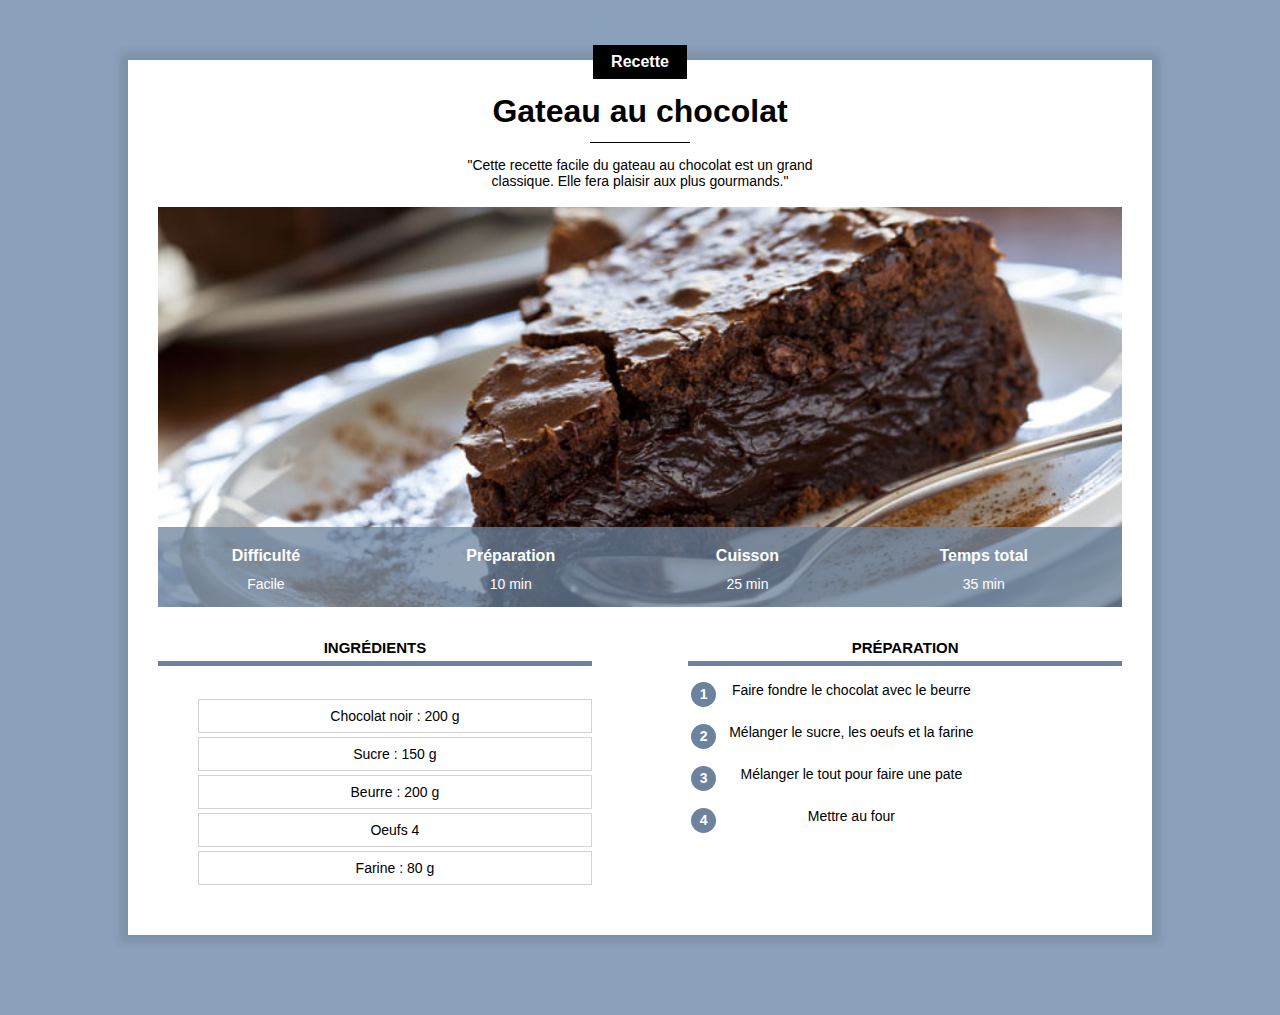
==== index.html @ 92e12987 "Add files via upload" ====
<!DOCTYPE html>
<html lang="fr">
    <head>
        <title>Gateau au chocolat</title>
        <meta charset="UTF-8">
        <link rel="stylesheet" href="recette.css"/>
    </head>
    <body>

        </div>
        <div class ="contenu">
            <div class="centre categorie">
                <p class="categorie">Recette</p>
            <h1>Gateau au chocolat</h1> 
            <div class="separateur"></div>

            <!--Mon commentaire HTML-->
            <div class="centre">
                <p class="description">"Cette recette facile du gateau au chocolat est un grand classique. Elle fera plaisir aux plus gourmands."</p> 
            </div>

            <div class="info">
                <img class="centre info"  src="gateau.jpg"></a>

                <table class="info">
                    <tr>
                        <th>Difficulté</th>
                        <th>Préparation</th>
                        <th>Cuisson</th>
                        <th>Temps total</th>
                    </tr>
                    <tr>
                        <td>Facile</td>
                        <td>10 min</td>
                        <td>25 min</td>
                        <td>35 min</td>
                    </tr>
                </table>
            </div>

            <div>
                <div class="colonne1 colonne">
                    <h2><b>Ingrédients</b></h2>
                    <div class="ingredients">
                        <ul>
                            <p>Chocolat noir : 200 g</p>
                            <p>Sucre : 150 g</p>
                            <p>Beurre : 200 g</p>
                            <p>Oeufs 4</p>
                            <p>Farine : 80 g</p>
                        </ul>
                    </div>
                </div>
                <div class="colonne2 colonne">
                    <h2>Préparation</h2>
                    <table class="preparation">
                        <tr><td><p class="numero">1</p></td><td class="preparation_etape">Faire fondre le chocolat avec le beurre</td></tr>
                        <tr><td><p class="numero">2</p></td><td class="preparation_etape">Mélanger le sucre, les oeufs et la farine</td></tr>
                        <tr><td><p class="numero">3</p></td><td class="preparation_etape">Mélanger le tout pour faire une pate</td></tr>
                        <tr><td><p class="numero">4</p></td><td class="preparation_etape">Mettre au four</td></tr>
                    </table>
                </div>
            </div>
        </div>
    </body>

</html>
---- recette.css ----
* {
    overflow: auto;
}

body {
    background-color: #8BA1BB;
    font-family: Arial;
    margin: 0;
}

div.contenu {
    background-color: white;
    margin: 60px 10% 80px 10%;
    padding: 0px 30px 30px 30px;
    min-width: 350px;
    box-shadow: 0px 0px 8px 8px rgba(0, 0, 0, 0.1);
    overflow: visible;
}

h1 {
    text-align: center;
    margin-bottom: 12px;
    margin-top: 10px;
}

p.description {
    text-align: center;
    max-width: 400px;
    display: inline-block;
    font-size: 14px;
}

/* Mon commentaire CSS */

.centre {
    text-align: center;
    width: 100%;
}

p.categorie {
    background-color: black;
    color: white;
    display: inline-block;
    margin-top: -15px;
    padding: 8px 18px;
    margin-bottom: 0px;
    font-weight: bold;
    font-size: 16px;
}

div.categorie {
    margin-bottom: 0px;
    margin-top: 0px;
    overflow: visible;
}

div.separateur {
    width: 100px;
    height: 1px;
    background-color: black;
    margin-left: auto;
    margin-right: auto;
}

div.info {
    position: relative;
}

table.info {
    position: absolute; 
    bottom:0; 
    width: 100%; 
    color: white; 
    background-color: #6C829DC0; 
    height: 80px
}

table.info td {
    text-align: center;
    font-size: 14px;
    vertical-align: top;
}

table.info th {
    font-size: 16px;
    vertical-align: bottom;
    padding-bottom: 8px;
}

img.info {
    display: block;
    max-height: 400px;
    object-fit: cover;
    min-height: 200px;
    background-color: lightgray;
}

div.colonne {
    width: 45%;
    margin-top: 20px;
}

div.colonne h2 {
    text-align: center;
    text-transform: uppercase;
    font-size: 15px;
    border-bottom: 5px solid #6C829D;
    padding-bottom: 5px;
}

div.colonne1 {
    display: inline-block;
    margin-right: 10%
}

div.colonne2 {
    float: right;
}

div.ingredients p {
    text-align: center;
    font-size: 14px;
    border: 1px solid lightgray;
    padding: 8px 0px;
    margin-top: 4px;
    margin-bottom: 0;
}

table.preparation p.numero {
    background-color: #6C829D;
    color: white;
    width: 25px;
    height: 25px;
    text-align: center;
    font-size: 14px;
    font-weight: bold;
    padding-top: 4px;
    box-sizing: border-box;
    border-radius: 50%;
    margin: 0;
}

table.preparation td {
    vertical-align: top;
}

table.preparation td.preparation_etape {
    font-size: 14px;
    padding-left: 10px;
    padding-bottom: 10px;
}

table.preparation tr {
    height: 40px;
}
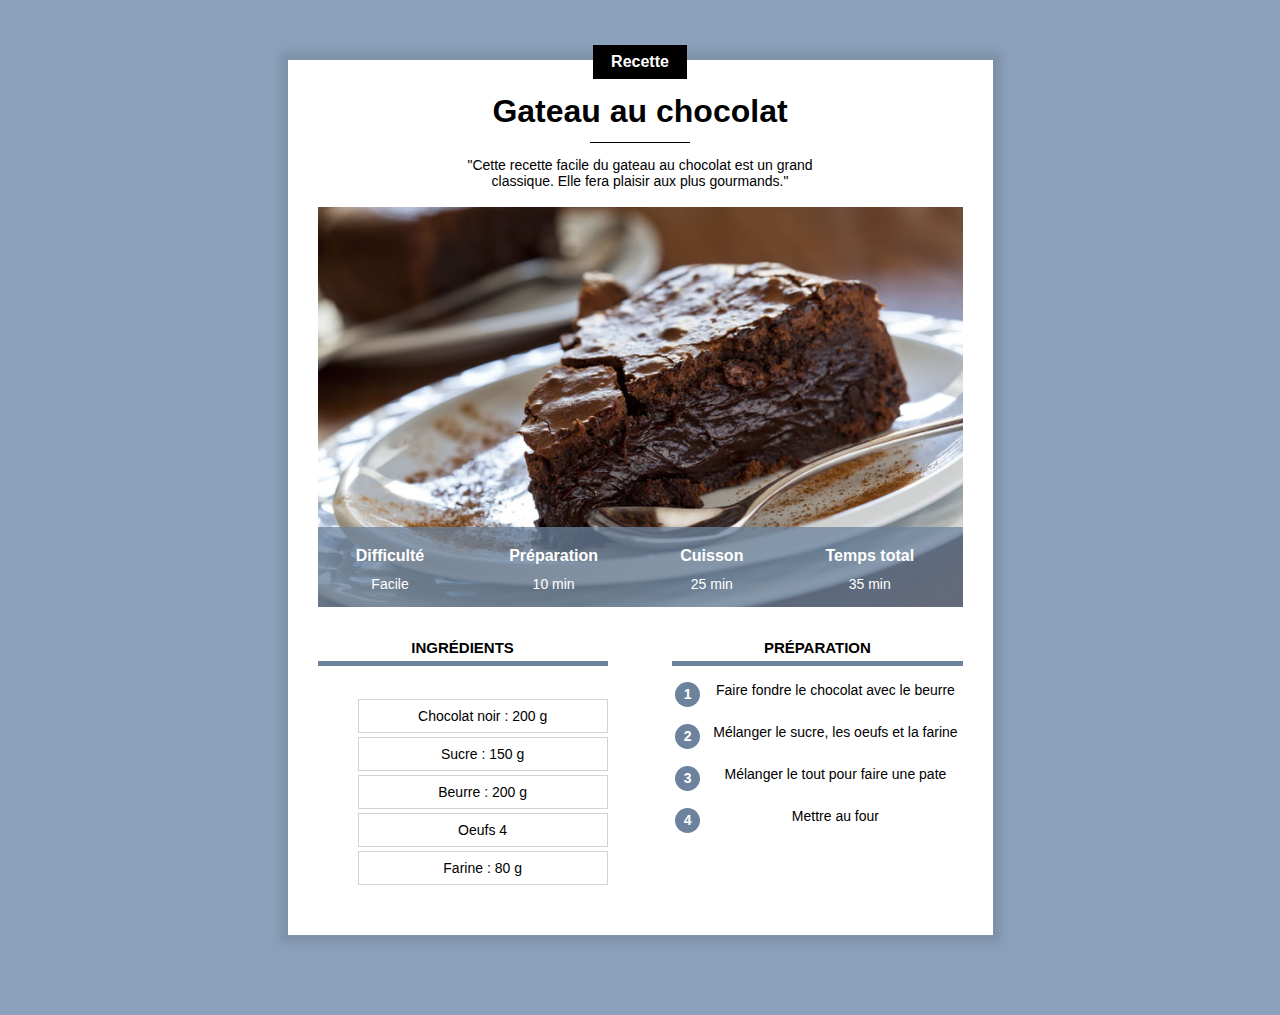
==== commit 1e6f8313: "Add files via upload" ====
--- a/index.html
+++ b/index.html
@@ -3,6 +3,7 @@
     <head>
         <title>Gateau au chocolat</title>
         <meta charset="UTF-8">
+        <meta name="viewport" content="width=device-width, initial-scale=1.0"> 
         <link rel="stylesheet" href="recette.css"/>
     </head>
     <body>
--- a/recette.css
+++ b/recette.css
@@ -7,15 +7,15 @@
     font-family: Arial;
     margin: 0;
 }
-
 div.contenu {
     background-color: white;
-    margin: 60px 10% 80px 10%;
-    padding: 0px 30px 30px 30px;
-    min-width: 350px;
+    margin: 40px 8px 40px 8px;
+    padding: 0px 8px 20px 8px;
     box-shadow: 0px 0px 8px 8px rgba(0, 0, 0, 0.1);
     overflow: visible;
 }
+
+
 
 h1 {
     text-align: center;
@@ -72,17 +72,17 @@
     width: 100%; 
     color: white; 
     background-color: #6C829DC0; 
-    height: 80px
+    height: 50px
 }
 
 table.info td {
     text-align: center;
-    font-size: 14px;
+    font-size: 12px;
     vertical-align: top;
 }
 
 table.info th {
-    font-size: 16px;
+    font-size: 14px;
     vertical-align: bottom;
     padding-bottom: 8px;
 }
@@ -96,7 +96,7 @@
 }
 
 div.colonne {
-    width: 45%;
+    width: 100%;
     margin-top: 20px;
 }
 
@@ -110,12 +110,8 @@
 
 div.colonne1 {
     display: inline-block;
-    margin-right: 10%
 }
 
-div.colonne2 {
-    float: right;
-}
 
 div.ingredients p {
     text-align: center;
@@ -154,6 +150,45 @@
     height: 40px;
 }
 
+/* Style pour ordinateur*/
+@media only screen and (min-width: 768px) {
+    div.contenu {
+        margin: 60px 10% 80px 10%;
+        padding: 0px 30px 30px 30px;
+        min-width: 350px;
 
+    }
+    table.info {
+        height: 80px
+    }
+    
+    table.info td {
+        font-size: 14px;
+    }
+    
+    table.info th {
+        font-size: 16px;
+    }
+    div.colonne {
+        width: 45%;
+    }
+    
+    div.colonne1 {
+        margin-right: 10%
+    }
+    
+    div.colonne2 {
+        float: right;
+    }
 
+}
 
+@media only screen and (min-width: 900px){
+    div.contenu {
+        margin-left: auto;
+        margin-right: auto;
+        width: 645px;
+
+    }
+
+}
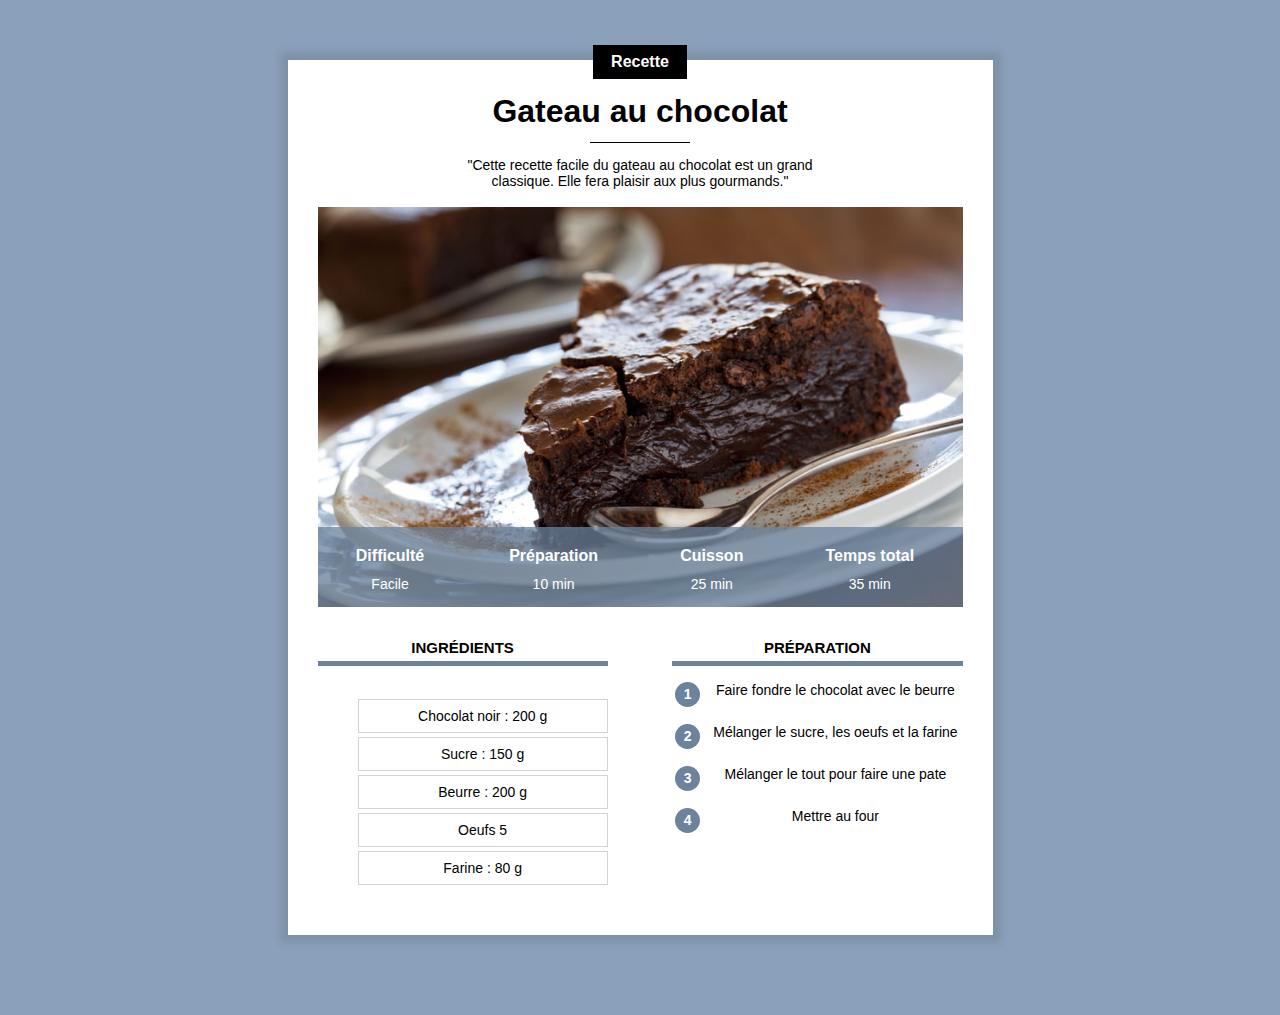
==== commit b37c166e: "Update index.html" ====
--- a/index.html
+++ b/index.html
@@ -47,7 +47,7 @@
                             <p>Chocolat noir : 200 g</p>
                             <p>Sucre : 150 g</p>
                             <p>Beurre : 200 g</p>
-                            <p>Oeufs 4</p>
+                            <p>Oeufs 5</p>
                             <p>Farine : 80 g</p>
                         </ul>
                     </div>
@@ -65,4 +65,4 @@
         </div>
     </body>
 
-</html>+</html>
